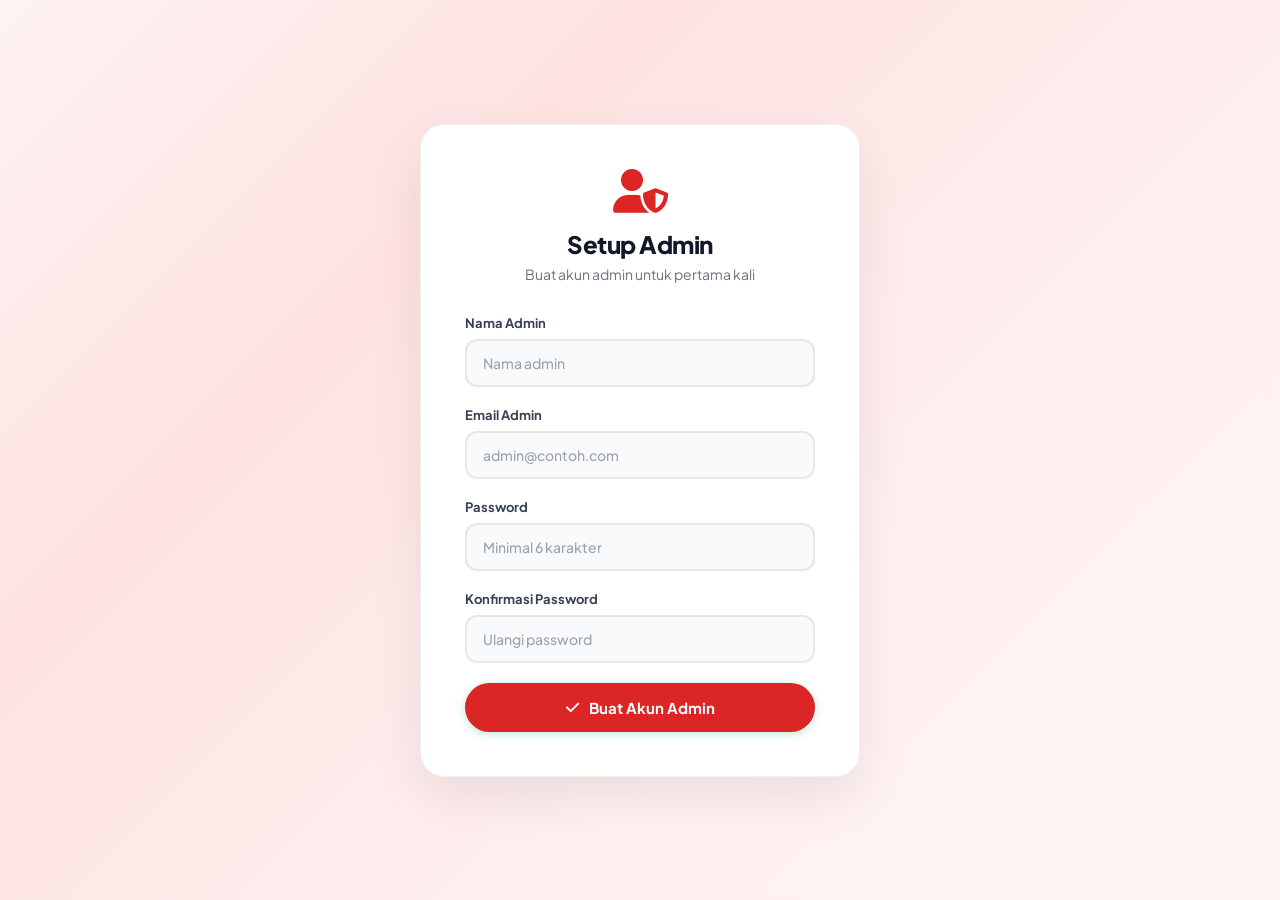
==== index.html @ f88ef130 "ganti logo dan tema warna merah" ====
<!DOCTYPE html>
<html lang="id">
<head>
    <meta charset="UTF-8">
    <meta name="viewport" content="width=device-width, initial-scale=1.0">
    <title>Kas Mumi Al-Badar - Kelola Uang Kas</title>
    <link rel="stylesheet" href="style.css?v=2">
    <link rel="stylesheet" href="https://cdnjs.cloudflare.com/ajax/libs/font-awesome/6.5.0/css/all.min.css">
</head>
<body>

<!-- ==================== LANDING PAGE ==================== -->
<div id="page-landing" class="page active">
    <nav class="landing-nav">
        <div class="logo"><img src="logo.jpeg" alt="Logo" class="logo-img"> Kas Mumi Al-Badar</div>
        <div class="nav-links">
            <a href="#" onclick="showPage('page-login')">Masuk</a>
        </div>
    </nav>

    <section class="hero">
        <div class="hero-text">
            <h1>Kelola Uang Kas<br><span>Mudah & Cepat</span></h1>
            <p>Catat pemasukan dan pengeluaran kas harianmu dalam satu tempat. Pantau keuanganmu kapan saja, di mana saja.</p>
            <button class="btn-primary" onclick="showPage('page-login')">Masuk Sebagai Admin <i class="fas fa-arrow-right"></i></button>
        </div>
        <div class="hero-image">
            <div class="card-float c1"><i class="fas fa-arrow-down"></i> Pemasukan</div>
            <div class="card-float c2"><i class="fas fa-arrow-up"></i> Pengeluaran</div>
            <div class="card-float c3"><i class="fas fa-chart-line"></i> Laporan</div>
            <div class="hero-circle"></div>
        </div>
    </section>

    <section class="features">
        <h2>Kenapa Pakai Kas Mumi Al-Badar?</h2>
        <div class="feature-grid">
            <div class="feature-card">
                <i class="fas fa-plus-circle"></i>
                <h3>Catat Transaksi</h3>
                <p>Tambah pemasukan dan pengeluaran hanya dalam hitungan detik.</p>
            </div>
            <div class="feature-card">
                <i class="fas fa-chart-pie"></i>
                <h3>Laporan Realtime</h3>
                <p>Lihat ringkasan keuangan langsung secara otomatis.</p>
            </div>
            <div class="feature-card">
                <i class="fas fa-shield-alt"></i>
                <h3>Aman & Privat</h3>
                <p>Data tersimpan di browser kamu, tidak ada yang bisa mengakses.</p>
            </div>
        </div>
    </section>

    <footer class="landing-footer">
        <p>&copy; 2026 Kas Mumi Al-Badar. Dibuat dengan <i class="fas fa-heart" style="color:#e74c3c"></i></p>
    </footer>
</div>

<!-- ==================== LOGIN ==================== -->
<div id="page-login" class="page">
    <div class="auth-container">
        <div class="auth-card">
            <div class="auth-header">
                <i class="fas fa-shield-alt auth-icon"></i>
                <h2>Masuk Admin</h2>
                <p>Hanya admin yang dapat mengakses sistem ini</p>
            </div>
            <form id="form-login" onsubmit="handleLogin(event)">
                <div class="input-group">
                    <label>Email</label>
                    <input type="email" id="login-email" placeholder="email@contoh.com" required>
                </div>
                <div class="input-group">
                    <label>Password</label>
                    <input type="password" id="login-password" placeholder="Masukkan password" required>
                </div>
                <button type="submit" class="btn-primary btn-full"><i class="fas fa-sign-in-alt"></i> Masuk</button>
            </form>
            <p class="auth-switch" id="login-setup-link" style="display:none">Belum punya akun admin? <a href="#" onclick="showPage('page-setup')">Buat Akun Admin</a></p>
            <button class="btn-back" onclick="showPage('page-landing')"><i class="fas fa-arrow-left"></i> Kembali</button>
        </div>
    </div>
</div>

<!-- ==================== ADMIN SETUP ==================== -->
<div id="page-setup" class="page">
    <div class="auth-container">
        <div class="auth-card">
            <div class="auth-header">
                <i class="fas fa-user-shield auth-icon"></i>
                <h2>Setup Admin</h2>
                <p>Buat akun admin untuk pertama kali</p>
            </div>
            <form id="form-setup" onsubmit="handleSetup(event)">
                <div class="input-group">
                    <label>Nama Admin</label>
                    <input type="text" id="setup-name" placeholder="Nama admin" required>
                </div>
                <div class="input-group">
                    <label>Email Admin</label>
                    <input type="email" id="setup-email" placeholder="admin@contoh.com" required>
                </div>
                <div class="input-group">
                    <label>Password</label>
                    <input type="password" id="setup-password" placeholder="Minimal 6 karakter" minlength="6" required>
                </div>
                <div class="input-group">
                    <label>Konfirmasi Password</label>
                    <input type="password" id="setup-confirm" placeholder="Ulangi password" minlength="6" required>
                </div>
                <button type="submit" class="btn-primary btn-full"><i class="fas fa-check"></i> Buat Akun Admin</button>
            </form>
        </div>
    </div>
</div>

<!-- ==================== DASHBOARD ==================== -->
<div id="page-dashboard" class="page">
    <aside class="sidebar">
        <div class="sidebar-header">
            <img src="logo.jpeg" alt="Logo" class="logo-img">
            <span>Kas Mumi Al-Badar</span>
        </div>
        <nav class="sidebar-nav">
            <a href="#" class="nav-item active" onclick="switchTab('tab-dashboard', this)"><i class="fas fa-home"></i> Dashboard</a>
            <a href="#" class="nav-item" onclick="switchTab('tab-add', this)"><i class="fas fa-plus-circle"></i> Tambah Transaksi</a>
            <a href="#" class="nav-item" onclick="switchTab('tab-history', this)"><i class="fas fa-history"></i> Riwayat</a>
            <a href="#" class="nav-item" onclick="switchTab('tab-report', this)"><i class="fas fa-chart-bar"></i> Laporan</a>
            <div class="sidebar-divider"></div>
            <a href="#" class="nav-item" onclick="switchTab('tab-members', this)"><i class="fas fa-users"></i> Anggota</a>
            <a href="#" class="nav-item" onclick="switchTab('tab-recap', this)"><i class="fas fa-clipboard-check"></i> Rekap</a>
            <a href="#" class="nav-item" onclick="switchTab('tab-admin', this)"><i class="fas fa-user-shield"></i> Panel Admin</a>
        </nav>
        <div class="sidebar-footer">
            <div class="user-info">
                <i class="fas fa-user-circle"></i>
                <span id="user-name-display">Admin</span>
                <span class="admin-badge">Admin</span>
            </div>
            <a href="#" class="nav-item logout" onclick="handleLogout()"><i class="fas fa-sign-out-alt"></i> Keluar</a>
        </div>
    </aside>

    <main class="main-content">
        <button class="mobile-menu" onclick="toggleSidebar()"><i class="fas fa-bars"></i></button>

        <!-- TAB: Dashboard -->
        <div id="tab-dashboard" class="tab active">
            <h2>Selamat Datang, <span id="welcome-name">Admin</span>!</h2>
            <div class="summary-cards">
                <div class="summary-card income">
                    <div class="summary-icon"><i class="fas fa-arrow-down"></i></div>
                    <div>
                        <p>Pemasukan</p>
                        <h3 id="total-income">Rp 0</h3>
                    </div>
                </div>
                <div class="summary-card expense">
                    <div class="summary-icon"><i class="fas fa-arrow-up"></i></div>
                    <div>
                        <p>Pengeluaran</p>
                        <h3 id="total-expense">Rp 0</h3>
                    </div>
                </div>
                <div class="summary-card balance">
                    <div class="summary-icon"><i class="fas fa-wallet"></i></div>
                    <div>
                        <p>Saldo</p>
                        <h3 id="total-balance">Rp 0</h3>
                    </div>
                </div>
            </div>

            <div class="recent-section">
                <h3>Transaksi Terakhir</h3>
                <div id="recent-transactions" class="transaction-list"></div>
            </div>
        </div>

        <!-- TAB: Tambah Transaksi -->
        <div id="tab-add" class="tab">
            <h2>Tambah Transaksi</h2>
            <form id="form-transaction" onsubmit="addTransaction(event)">
                <div class="form-row">
                    <div class="input-group">
                        <label>Jenis</label>
                        <select id="tx-type" required>
                            <option value="expense">Pengeluaran</option>
                        </select>
                    </div>
                    <div class="input-group">
                        <label>Jumlah (Rp)</label>
                        <input type="number" id="tx-amount" placeholder="0" min="1" required>
                    </div>
                </div>
                <div class="input-group">
                    <label>Keterangan</label>
                    <input type="text" id="tx-desc" placeholder="Contoh: Uang jajan, Gaji bulanan" required>
                </div>
                <div class="input-group">
                    <label>Kategori</label>
                    <select id="tx-category" required>
                        <option value="umum">Umum</option>
                        <option value="makanan">Makanan & Minuman</option>
                        <option value="transportasi">Transportasi</option>
                        <option value="belanja">Belanja</option>
                        <option value="tagihan">Tagihan</option>
                        <option value="hiburan">Hiburan</option>
                        <option value="gaji">Gaji / Penghasilan</option>
                        <option value="lainnya">Lainnya</option>
                    </select>
                </div>
                <div class="input-group">
                    <label>Tanggal</label>
                    <input type="date" id="tx-date" required>
                </div>
                <button type="submit" class="btn-primary"><i class="fas fa-save"></i> Simpan Transaksi</button>
            </form>
        </div>

        <!-- TAB: Riwayat -->
        <div id="tab-history" class="tab">
            <h2>Riwayat Transaksi</h2>
            <div class="filter-bar">
                <input type="text" id="search-input" placeholder="Cari transaksi..." oninput="renderHistory()">
                <select id="filter-type" onchange="renderHistory()">
                    <option value="all">Semua</option>
                    <option value="income">Pemasukan</option>
                    <option value="expense">Pengeluaran</option>
                </select>
            </div>
            <div id="history-list" class="transaction-list"></div>
        </div>

        <!-- TAB: Laporan -->
        <div id="tab-report" class="tab">
            <h2>Laporan Keuangan</h2>
            <div class="report-period">
                <label>Dari:</label>
                <input type="date" id="report-start" onchange="renderReport()">
                <label>Sampai:</label>
                <input type="date" id="report-end" onchange="renderReport()">
            </div>
            <div class="report-summary">
                <div class="report-card income">
                    <h4>Total Pemasukan</h4>
                    <h2 id="report-income">Rp 0</h2>
                </div>
                <div class="report-card expense">
                    <h4>Total Pengeluaran</h4>
                    <h2 id="report-expense">Rp 0</h2>
                </div>
                <div class="report-card balance">
                    <h4>Selisih</h4>
                    <h2 id="report-balance">Rp 0</h2>
                </div>
            </div>

            <div class="chart-section">
                <h3>Grafik Pemasukan vs Pengeluaran</h3>
                <div id="bar-chart" class="bar-chart"></div>
            </div>

            <div class="category-breakdown">
                <h3>Breakdown per Kategori</h3>
                <div id="category-list" class="category-list"></div>
            </div>

            <button class="btn-primary" onclick="exportCSV()"><i class="fas fa-download"></i> Export CSV</button>
        </div>

        <!-- TAB: Anggota & Kas Bulanan -->
        <div id="tab-members" class="tab">
            <h2><i class="fas fa-users"></i> Daftar Anggota & Kas Bulanan</h2>

            <!-- Form Tambah Anggota -->
            <div class="member-form-section">
                <h3><i class="fas fa-user-plus"></i> Tambah Anggota</h3>
                <div class="admin-card">
                    <form id="form-member" onsubmit="addMember(event)">
                        <div class="form-row">
                            <div class="input-group">
                                <label>Nama Anggota</label>
                                <input type="text" id="member-name" placeholder="Nama lengkap" required>
                            </div>
                            <div class="input-group">
                                <label>No. Telepon</label>
                                <input type="text" id="member-phone" placeholder="08xxxxxxxxxx">
                            </div>
                        </div>
                        <div class="form-row">
                            <div class="input-group">
                                <label>Kategori</label>
                                <select id="member-category" required>
                                    <option value="pelajar">Pelajar</option>
                                    <option value="kerja">Kerja</option>
                                </select>
                            </div>
                            <div class="input-group">
                                <label>Iuran Kas per Bulan (Rp)</label>
                                <input type="number" id="member-amount" placeholder="10000" min="0" value="10000" required>
                            </div>
                        </div>
                        <button type="submit" class="btn-primary"><i class="fas fa-plus"></i> Tambah Anggota</button>
                    </form>
                </div>
            </div>

            <!-- Filter Bulan -->
            <div class="member-filter">
                <div class="admin-card">
                    <div class="filter-row">
                        <div class="input-group">
                            <label>Filter Bulan</label>
                            <input type="month" id="kas-month" onchange="document.getElementById('recap-month').value=this.value;renderMembers()">
                        </div>
                        <div class="input-group">
                            <label>Filter Kategori</label>
                            <select id="filter-member-category" onchange="renderMembers()">
                                <option value="all">Semua</option>
                                <option value="pelajar">Pelajar</option>
                                <option value="kerja">Kerja</option>
                            </select>
                        </div>
                        <div class="kas-summary" id="kas-summary"></div>
                        <div style="margin-top:12px">
                            <button type="button" class="btn-wa" onclick="sendWAReminder()"><i class="fab fa-whatsapp"></i> Kirim Reminder WA</button>
                        </div>
                    </div>
                </div>
            </div>

            <!-- Tabel Anggota -->
            <div class="member-table-section">
                <div class="admin-card">
                    <div id="members-list" class="members-list"></div>
                </div>
            </div>
        </div>

        <!-- TAB: Rekap Bulanan -->
        <div id="tab-recap" class="tab">
            <h2><i class="fas fa-clipboard-check"></i> Rekap Bulanan</h2>

            <!-- Filter Bulan Rekap -->
            <div class="member-filter">
                <div class="admin-card">
                    <div class="filter-row">
                        <div class="input-group">
                            <label>Pilih Bulan</label>
                            <input type="month" id="recap-month" onchange="renderRecapTab()">
                        </div>
                        <div style="display:flex;gap:6px;align-items:flex-end">
                            <button class="btn-admin" onclick="exportRecapPDF()" style="font-size:0.8rem;padding:8px 14px"><i class="fas fa-file-pdf"></i> PDF</button>
                            <button class="btn-admin" onclick="exportRecapExcel()" style="font-size:0.8rem;padding:8px 14px"><i class="fas fa-file-excel"></i> Excel</button>
                        </div>
                    </div>
                </div>
            </div>

            <!-- Rekap Summary -->
            <div class="kas-history-section">
                <div class="admin-card">
                    <div id="recap-summary"></div>
                    <div id="recap-progress" style="margin-top:12px"></div>
                    <div id="recap-paid" style="margin-top:12px"></div>
                    <div id="recap-unpaid" style="margin-top:12px"></div>
                </div>
            </div>

            <!-- Matrix Pembayaran Per Bulan -->
            <div class="kas-history-section">
                <h3><i class="fas fa-table"></i> Status Bayar Per Bulan</h3>
                <div class="admin-card">
                    <div id="monthly-matrix" class="monthly-matrix"></div>
                </div>
            </div>

            <!-- Riwayat Pembayaran -->
            <div class="kas-history-section">
                <h3><i class="fas fa-history"></i> Riwayat Pembayaran Kas</h3>
                <div class="admin-card">
                    <div id="kas-history-list" class="kas-history-list"></div>
                </div>
            </div>
        </div>

        <!-- TAB: Admin Panel -->
        <div id="tab-admin" class="tab">
            <h2><i class="fas fa-user-shield"></i> Panel Admin</h2>

            <div class="admin-section">
                <h3><i class="fas fa-user-cog"></i> Profil Admin</h3>
                <div class="admin-card">
                    <form id="form-admin-profile" onsubmit="updateAdminProfile(event)">
                        <div class="form-row">
                            <div class="input-group">
                                <label>Nama</label>
                                <input type="text" id="admin-name" placeholder="Nama admin" required>
                            </div>
                            <div class="input-group">
                                <label>Email</label>
                                <input type="email" id="admin-email" placeholder="Email admin" required>
                            </div>
                        </div>
                        <div class="input-group">
                            <label>Password Baru (kosongkan jika tidak diubah)</label>
                            <input type="password" id="admin-password" placeholder="Masukkan password baru" minlength="6">
                        </div>
                        <button type="submit" class="btn-primary"><i class="fas fa-save"></i> Simpan Profil</button>
                    </form>
                </div>
            </div>

            <div class="admin-section">
                <h3><i class="fas fa-gavel"></i> Pengaturan Denda Keterlambatan</h3>
                <div class="admin-card">
                    <p style="font-size:0.85rem;color:var(--gray-500);margin-bottom:12px">
                        Atur denda otomatis untuk anggota yang terlambat membayar kas.
                    </p>
                    <form id="form-penalty" onsubmit="savePenaltySettings(event)">
                        <div class="form-row">
                            <div class="input-group" style="flex:0 0 auto;display:flex;align-items:flex-end">
                                <label style="display:flex;align-items:center;gap:8px;cursor:pointer;white-space:nowrap">
                                    <input type="checkbox" id="penalty-enabled" style="width:18px;height:18px"> Aktifkan Denda
                                </label>
                            </div>
                        </div>
                        <div class="form-row">
                            <div class="input-group">
                                <label>Batas Waktu Bayar (Tanggal per Bulan)</label>
                                <input type="number" id="penalty-deadline" min="1" max="28" placeholder="10">
                            </div>
                            <div class="input-group">
                                <label>Denda per Hari Terlambat (Rp)</label>
                                <input type="number" id="penalty-amount" min="0" placeholder="5000">
                            </div>
                        </div>
                        <div id="penalty-status" style="margin-bottom:8px;font-size:0.85rem"></div>
                        <button type="submit" class="btn-primary"><i class="fas fa-save"></i> Simpan Pengaturan Denda</button>
                    </form>
                </div>
            </div>

            <div class="admin-section">
                <h3><i class="fab fa-whatsapp"></i> Pengaturan WhatsApp (Fonnte)</h3>
                <div class="admin-card">
                    <p style="font-size:0.85rem;color:var(--gray-500);margin-bottom:12px">
                        Masukkan API Key dari <a href="https://fonnte.com" target="_blank" style="color:var(--primary)">fonnte.com</a> untuk mengirim pesan otomatis.
                    </p>
                    <div class="form-row">
                        <div class="input-group" style="flex:1">
                            <label>API Key Fonnte</label>
                            <input type="text" id="fonnte-api-key" placeholder="Masukkan API Key Fonnte">
                        </div>
                        <div class="input-group" style="flex:0 0 auto;display:flex;align-items:flex-end">
                            <button type="button" class="btn-primary" onclick="saveFonnteKey()" style="margin-bottom:0"><i class="fas fa-save"></i> Simpan</button>
                        </div>
                    </div>
                    <div id="fonnte-status" style="margin-top:8px;font-size:0.85rem"></div>
                </div>
            </div>

            <div class="admin-section">
                <h3><i class="fas fa-database"></i> Manajemen Data</h3>
                <div class="admin-card">
                    <div class="admin-actions">
                        <button class="btn-admin" onclick="exportAllData()"><i class="fas fa-download"></i> Backup Semua Data</button>
                        <button class="btn-admin btn-admin-danger" onclick="document.getElementById('import-file').click()"><i class="fas fa-upload"></i> Restore Data</button>
                        <input type="file" id="import-file" accept=".json" style="display:none" onchange="importData(event)">
                        <button class="btn-admin btn-admin-danger" onclick="confirmClearAllData()"><i class="fas fa-trash-alt"></i> Hapus Semua Data</button>
                    </div>
                </div>
            </div>

            <div class="admin-section">
                <h3><i class="fas fa-info-circle"></i> Informasi Sistem</h3>
                <div class="admin-card">
                    <div class="admin-info">
                        <div class="info-row">
                            <span>Versi Aplikasi</span>
                            <strong>1.0.0</strong>
                        </div>
                        <div class="info-row">
                            <span>Total Transaksi</span>
                            <strong id="admin-total-tx">0</strong>
                        </div>
                        <div class="info-row">
                            <span>Ukuran Data</span>
                            <strong id="admin-data-size">0 KB</strong>
                        </div>
                        <div class="info-row">
                            <span>Terakhir Aktif</span>
                            <strong id="admin-last-active">-</strong>
                        </div>
                    </div>
                </div>
            </div>
        </div>
    </main>
</div>

<!-- ==================== TOAST ==================== -->
<div id="toast" class="toast"></div>

<!-- ==================== MODAL EDIT ANGGOTA ==================== -->
<div id="edit-member-modal" class="modal-overlay" onclick="if(event.target===this)closeEditMember()">
    <div class="modal-content">
        <div class="modal-header">
            <h3><i class="fas fa-user-edit"></i> Edit Anggota</h3>
            <button class="modal-close" onclick="closeEditMember()"><i class="fas fa-times"></i></button>
        </div>
        <div class="modal-body">
            <form id="form-edit-member" onsubmit="saveEditMember(event)">
                <input type="hidden" id="edit-member-id">
                <div class="input-group">
                    <label>Nama Anggota</label>
                    <input type="text" id="edit-member-name" required>
                </div>
                <div class="input-group">
                    <label>No. Telepon</label>
                    <input type="text" id="edit-member-phone" placeholder="08xxxxxxxxxx">
                </div>
                <div class="input-group">
                    <label>Kategori</label>
                    <select id="edit-member-category" required>
                        <option value="pelajar">Pelajar</option>
                        <option value="kerja">Kerja</option>
                    </select>
                </div>
                <div class="input-group">
                    <label>Iuran Kas per Bulan (Rp)</label>
                    <input type="number" id="edit-member-amount" min="0" required>
                </div>
                <button type="submit" class="btn-primary" style="width:100%;justify-content:center;margin-top:8px"><i class="fas fa-save"></i> Simpan Perubahan</button>
            </form>
        </div>
    </div>
</div>

<!-- ==================== MODAL KIRIM WA PER ANGGOTA ==================== -->
<div id="send-wa-member-modal" class="modal-overlay" onclick="if(event.target===this)closeSendWAMember()">
    <div class="modal-content">
        <div class="modal-header">
            <h3><i class="fab fa-whatsapp"></i> Kirim Pesan WA</h3>
            <button class="modal-close" onclick="closeSendWAMember()"><i class="fas fa-times"></i></button>
        </div>
        <div class="modal-body">
            <div id="send-wa-member-info" style="margin-bottom:12px"></div>
            <div class="input-group">
                <label>Pesan</label>
                <textarea id="send-wa-member-msg" rows="6" style="width:100%;padding:10px;border:1px solid var(--gray-300);border-radius:8px;font-family:inherit;resize:vertical" placeholder="Tulis pesan..."></textarea>
            </div>
            <div style="display:flex;gap:8px;margin-top:12px">
                <button class="btn-wa" onclick="sendWAMemberNow()" style="flex:1;justify-content:center"><i class="fab fa-whatsapp"></i> Kirim Sekarang</button>
                <button class="btn-back" onclick="closeSendWAMember()" style="flex:0 0 auto">Batal</button>
            </div>
        </div>
    </div>
</div>

<!-- ==================== MODAL RIWAYAT ANGGOTA ==================== -->
<div id="member-detail-modal" class="modal-overlay" onclick="if(event.target===this)closeMemberDetail()">
    <div class="modal-content">
        <div class="modal-header">
            <h3><i class="fas fa-user"></i> Riwayat Pembayaran</h3>
            <button class="modal-close" onclick="closeMemberDetail()"><i class="fas fa-times"></i></button>
        </div>
        <div id="member-detail-body" class="modal-body"></div>
    </div>
</div>

<!-- ==================== MODAL WA REMINDER ==================== -->
<div id="wa-reminder-modal" class="modal-overlay" onclick="if(event.target===this)closeWAReminder()">
    <div class="modal-content">
        <div class="modal-header">
            <h3><i class="fab fa-whatsapp"></i> Kirim Reminder ke Anggota</h3>
            <button class="modal-close" onclick="closeWAReminder()"><i class="fas fa-times"></i></button>
        </div>
        <div id="wa-reminder-body" class="modal-body"></div>
    </div>
</div>

<script src="https://cdn.sheetjs.com/xlsx-0.20.3/package/dist/xlsx.full.min.js"></script>
<script src="script.js"></script>
</body>
</html>
---- style.css ----
@import url('https://fonts.googleapis.com/css2?family=Plus+Jakarta+Sans:wght@300;400;500;600;700;800&display=swap');

* {
    margin: 0;
    padding: 0;
    box-sizing: border-box;
    font-family: 'Plus Jakarta Sans', -apple-system, BlinkMacSystemFont, sans-serif;
}

:root {
    --primary: #dc2626;
    --primary-dark: #b91c1c;
    --primary-light: #fee2e2;
    --primary-50: #fef2f2;
    --danger: #ef4444;
    --danger-light: #fee2e2;
    --warning: #f59e0b;
    --warning-light: #fef3c7;
    --info: #3b82f6;
    --info-light: #dbeafe;
    --purple: #8b5cf6;
    --purple-light: #ede9fe;
    --cyan: #06b6d4;
    --bg: #f5f7fa;
    --white: #ffffff;
    --gray-50: #f9fafb;
    --gray-100: #f3f4f6;
    --gray-200: #e5e7eb;
    --gray-300: #d1d5db;
    --gray-400: #9ca3af;
    --gray-500: #6b7280;
    --gray-600: #4b5563;
    --gray-700: #374151;
    --gray-800: #1f2937;
    --gray-900: #111827;
    --glass-bg: rgba(255, 255, 255, 0.85);
    --glass-border: rgba(0, 0, 0, 0.06);
    --glass-shadow: 0 1px 3px rgba(0,0,0,0.04), 0 4px 16px rgba(0,0,0,0.04);
    --glass-blur: blur(20px);
    --shadow-sm: 0 1px 2px rgba(0,0,0,0.04);
    --shadow: 0 1px 3px rgba(0,0,0,0.06), 0 4px 12px rgba(0,0,0,0.04);
    --shadow-md: 0 4px 6px rgba(0,0,0,0.04), 0 10px 24px rgba(0,0,0,0.06);
    --shadow-lg: 0 10px 25px rgba(0,0,0,0.05), 0 20px 48px rgba(0,0,0,0.06);
    --shadow-xl: 0 20px 40px rgba(0,0,0,0.08), 0 25px 60px rgba(0,0,0,0.06);
    --radius: 18px;
    --radius-sm: 12px;
    --radius-xs: 8px;
    --transition: all 0.3s cubic-bezier(0.4, 0, 0.2, 1);
}

body {
    background: var(--bg);
    background-image: 
        radial-gradient(ellipse at 20% 50%, rgba(16, 185, 129, 0.04) 0%, transparent 50%),
        radial-gradient(ellipse at 80% 20%, rgba(6, 182, 212, 0.03) 0%, transparent 50%);
    color: var(--gray-800);
    min-height: 100vh;
    -webkit-font-smoothing: antialiased;
}

.page { display: none; }
.page.active { display: block; }

/* ==================== LANDING ==================== */
.landing-nav {
    display: flex;
    justify-content: space-between;
    align-items: center;
    padding: 16px 6%;
    background: rgba(255,255,255,0.85);
    backdrop-filter: var(--glass-blur);
    -webkit-backdrop-filter: var(--glass-blur);
    border-bottom: 1px solid var(--glass-border);
    position: sticky;
    top: 0;
    z-index: 100;
}

.logo {
    font-size: 20px;
    font-weight: 800;
    color: var(--primary);
    letter-spacing: -0.5px;
}

.logo-img {
    height: 36px;
    width: 36px;
    object-fit: contain;
    border-radius: 8px;
    vertical-align: middle;
}

.logo-img {
    height: 36px;
    width: 36px;
    object-fit: contain;
    border-radius: 8px;
    vertical-align: middle;
}

.nav-links a {
    text-decoration: none;
    color: var(--gray-500);
    margin-left: 24px;
    font-weight: 600;
    font-size: 14px;
    transition: var(--transition);
    padding: 8px 4px;
}

.nav-links a:hover { color: var(--primary); }

.hero {
    display: flex;
    align-items: center;
    justify-content: space-between;
    padding: 80px 6% 100px;
    min-height: 88vh;
    flex-wrap: wrap;
    gap: 60px;
    position: relative;
}

.hero-text {
    max-width: 540px;
    position: relative;
    z-index: 1;
}

.hero-text h1 {
    font-size: 52px;
    line-height: 1.1;
    margin-bottom: 22px;
    font-weight: 800;
    letter-spacing: -2px;
    color: var(--gray-900);
}

.hero-text h1 span {
    color: var(--primary);
}

.hero-text p {
    font-size: 17px;
    color: var(--gray-500);
    margin-bottom: 36px;
    line-height: 1.8;
    font-weight: 400;
}

.btn-primary {
    background: var(--primary);
    color: white;
    border: none;
    padding: 15px 36px;
    border-radius: 50px;
    font-size: 15px;
    font-weight: 700;
    cursor: pointer;
    transition: var(--transition);
    display: inline-flex;
    align-items: center;
    gap: 10px;
    box-shadow: 0 2px 8px rgba(16,185,129,0.3);
}

.btn-primary:hover {
    transform: translateY(-2px);
    box-shadow: 0 6px 20px rgba(16,185,129,0.4);
    background: var(--primary-dark);
}

.btn-full { width: 100%; justify-content: center; }

.hero-image {
    position: relative;
    width: 400px;
    height: 400px;
}

.hero-circle {
    width: 320px;
    height: 320px;
    background: linear-gradient(135deg, #fee2e2 0%, #fecaca 50%, #fca5a5 100%);
    border-radius: 50%;
    position: absolute;
    top: 50%;
    left: 50%;
    transform: translate(-50%, -50%);
    animation: pulse 5s ease-in-out infinite;
    opacity: 0.7;
}

@keyframes pulse {
    0%, 100% { transform: translate(-50%, -50%) scale(1); }
    50% { transform: translate(-50%, -50%) scale(1.04); }
}

.card-float {
    position: absolute;
    background: var(--white);
    padding: 14px 20px;
    border-radius: 14px;
    box-shadow: var(--shadow-lg);
    font-weight: 700;
    font-size: 13px;
    display: flex;
    align-items: center;
    gap: 10px;
    animation: float 5s ease-in-out infinite;
    z-index: 2;
    border: 1px solid var(--glass-border);
}

.c1 { top: 20px; left: 0; color: var(--primary); animation-delay: 0s; }
.c2 { bottom: 30px; right: 0; color: var(--danger); animation-delay: 1.5s; }
.c3 { top: 50%; left: -30px; transform: translateY(-50%); color: var(--purple); animation-delay: 3s; }

@keyframes float {
    0%, 100% { transform: translateY(0); }
    50% { transform: translateY(-10px); }
}

.features {
    padding: 100px 6%;
    text-align: center;
}

.features h2 {
    font-size: 34px;
    margin-bottom: 14px;
    color: var(--gray-900);
    font-weight: 800;
    letter-spacing: -0.5px;
}

.features > p {
    color: var(--gray-500);
    font-size: 16px;
    margin-bottom: 50px;
}

.feature-grid {
    display: grid;
    grid-template-columns: repeat(auto-fit, minmax(280px, 1fr));
    gap: 24px;
    max-width: 1050px;
    margin: 0 auto;
}

.feature-card {
    background: var(--white);
    padding: 40px 30px;
    border-radius: 20px;
    box-shadow: var(--shadow);
    transition: var(--transition);
    border: 1px solid var(--glass-border);
}

.feature-card:hover {
    transform: translateY(-6px);
    box-shadow: var(--shadow-lg);
}

.feature-card i {
    font-size: 36px;
    margin-bottom: 18px;
    color: var(--primary);
}

.feature-card h3 {
    font-size: 18px;
    margin-bottom: 10px;
    color: var(--gray-800);
    font-weight: 700;
}

.feature-card p {
    color: var(--gray-500);
    line-height: 1.7;
    font-size: 14px;
}

.landing-footer {
    text-align: center;
    padding: 28px;
    color: var(--gray-400);
    font-size: 13px;
    border-top: 1px solid var(--glass-border);
}

/* ==================== AUTH ==================== */
.auth-container {
    min-height: 100vh;
    display: flex;
    justify-content: center;
    align-items: center;
    padding: 20px;
    background: linear-gradient(135deg, #fef2f2 0%, #fee2e2 30%, #fff1f2 70%, #fef2f2 100%);
}

.auth-card {
    background: var(--white);
    padding: 44px;
    border-radius: 24px;
    width: 100%;
    max-width: 440px;
    box-shadow: 0 20px 50px rgba(0,0,0,0.08);
    border: 1px solid var(--glass-border);
}

.auth-header {
    text-align: center;
    margin-bottom: 32px;
}

.auth-icon {
    font-size: 44px;
    margin-bottom: 16px;
    color: var(--primary);
}

.auth-header h2 {
    font-size: 24px;
    margin-bottom: 6px;
    color: var(--gray-900);
    font-weight: 800;
    letter-spacing: -0.5px;
}

.auth-header p {
    color: var(--gray-500);
    font-size: 14px;
}

.input-group {
    margin-bottom: 20px;
}

.input-group label {
    display: block;
    font-size: 13px;
    font-weight: 700;
    color: var(--gray-700);
    margin-bottom: 8px;
}

.input-group input,
.input-group select,
.input-group textarea {
    width: 100%;
    padding: 13px 16px;
    border: 2px solid var(--gray-200);
    border-radius: var(--radius-sm);
    font-size: 14px;
    font-weight: 500;
    transition: var(--transition);
    background: var(--gray-50);
    color: var(--gray-800);
    font-family: inherit;
}

.input-group input:focus,
.input-group select:focus,
.input-group textarea:focus {
    outline: none;
    border-color: var(--primary);
    background: var(--white);
    box-shadow: 0 0 0 4px rgba(16,185,129,0.1);
}

.input-group input::placeholder,
.input-group textarea::placeholder {
    color: var(--gray-400);
}

.auth-switch {
    text-align: center;
    margin-top: 20px;
    color: var(--gray-500);
    font-size: 14px;
}

.auth-switch a {
    color: var(--primary);
    text-decoration: none;
    font-weight: 700;
}

.btn-back {
    display: block;
    margin: 16px auto 0;
    background: none;
    border: none;
    color: var(--gray-400);
    cursor: pointer;
    font-size: 13px;
    font-weight: 600;
    transition: var(--transition);
    font-family: inherit;
}

.btn-back:hover { color: var(--primary); }

/* ==================== DASHBOARD LAYOUT ==================== */
#page-dashboard { display: none; }
#page-dashboard.active { display: flex; }

.sidebar {
    width: 260px;
    min-height: 100vh;
    background: var(--white);
    border-right: 1px solid var(--gray-200);
    display: flex;
    flex-direction: column;
    position: fixed;
    left: 0;
    top: 0;
    z-index: 50;
}

.sidebar-header {
    padding: 22px 24px;
    font-size: 18px;
    font-weight: 800;
    color: var(--primary);
    border-bottom: 1px solid var(--gray-100);
    display: flex;
    align-items: center;
    gap: 10px;
}

.sidebar-header i,
.sidebar-header .logo-img {
    font-size: 20px;
    width: 28px;
    height: 28px;
}

.sidebar-nav {
    flex: 1;
    padding: 16px 12px;
}

.nav-item {
    display: flex;
    align-items: center;
    gap: 12px;
    padding: 11px 16px;
    text-decoration: none;
    color: var(--gray-600);
    border-radius: var(--radius-sm);
    font-weight: 600;
    transition: var(--transition);
    margin-bottom: 2px;
    font-size: 14px;
}

.nav-item i {
    width: 18px;
    text-align: center;
    font-size: 15px;
}

.nav-item:hover {
    background: var(--gray-50);
    color: var(--primary);
}

.nav-item.active {
    background: var(--primary);
    color: white;
    box-shadow: 0 2px 8px rgba(16,185,129,0.3);
}

.sidebar-footer {
    padding: 16px 12px;
    border-top: 1px solid var(--gray-100);
}

.user-info {
    display: flex;
    align-items: center;
    gap: 10px;
    padding: 10px 16px;
    margin-bottom: 4px;
    font-weight: 700;
    font-size: 13px;
    color: var(--gray-700);
}

.user-info i {
    font-size: 28px;
    color: var(--primary);
}

.logout {
    color: var(--danger) !important;
    font-size: 13px !important;
}

.logout:hover {
    background: var(--danger-light) !important;
    color: var(--danger) !important;
}

.admin-badge {
    background: var(--primary);
    color: white;
    font-size: 9px;
    font-weight: 700;
    padding: 3px 8px;
    border-radius: 20px;
    text-transform: uppercase;
    letter-spacing: 0.8px;
}

.sidebar-divider {
    height: 1px;
    background: var(--gray-100);
    margin: 10px 16px;
}

/* ==================== MAIN CONTENT ==================== */
.main-content {
    flex: 1;
    margin-left: 260px;
    padding: 32px;
    min-height: 100vh;
    background: var(--bg);
}

.mobile-menu {
    display: none;
    background: var(--white);
    border: 1px solid var(--gray-200);
    font-size: 20px;
    padding: 10px 14px;
    border-radius: var(--radius-sm);
    box-shadow: var(--shadow-sm);
    cursor: pointer;
    margin-bottom: 20px;
    color: var(--gray-700);
}

.tab { display: none; }
.tab.active { display: block; animation: fadeIn 0.3s ease; }

@keyframes fadeIn {
    from { opacity: 0; transform: translateY(6px); }
    to { opacity: 1; transform: translateY(0); }
}

.tab h2 {
    font-size: 24px;
    margin-bottom: 28px;
    color: var(--gray-900);
    font-weight: 800;
}

/* ==================== SUMMARY CARDS ==================== */
.summary-cards {
    display: grid;
    grid-template-columns: repeat(auto-fit, minmax(220px, 1fr));
    gap: 16px;
    margin-bottom: 28px;
}

.summary-card {
    background: var(--white);
    padding: 22px 24px;
    border-radius: var(--radius);
    box-shadow: var(--shadow-sm);
    display: flex;
    align-items: center;
    gap: 16px;
    border: 1px solid var(--gray-100);
    transition: var(--transition);
    position: relative;
    overflow: hidden;
}

.summary-card::after {
    content: '';
    position: absolute;
    top: 0;
    left: 0;
    width: 4px;
    height: 100%;
}

.summary-card.income::after { background: var(--primary); }
.summary-card.expense::after { background: var(--danger); }
.summary-card.balance::after { background: var(--purple); }

.summary-card:hover {
    transform: translateY(-2px);
    box-shadow: var(--shadow-md);
}

.summary-icon {
    width: 48px;
    height: 48px;
    border-radius: 14px;
    display: flex;
    align-items: center;
    justify-content: center;
    font-size: 18px;
    flex-shrink: 0;
}

.summary-card.income .summary-icon { background: var(--primary-light); color: var(--primary); }
.summary-card.expense .summary-icon { background: var(--danger-light); color: var(--danger); }
.summary-card.balance .summary-icon { background: var(--purple-light); color: var(--purple); }

.summary-card p {
    color: var(--gray-500);
    font-size: 13px;
    margin-bottom: 3px;
    font-weight: 600;
}

.summary-card h3 {
    font-size: 20px;
    color: var(--gray-900);
    font-weight: 800;
}

/* ==================== TRANSACTION LIST ==================== */
.recent-section {
    background: var(--white);
    border-radius: var(--radius);
    padding: 24px;
    box-shadow: var(--shadow-sm);
    border: 1px solid var(--gray-100);
}

.recent-section h3 {
    margin-bottom: 18px;
    font-size: 16px;
    font-weight: 700;
    color: var(--gray-800);
}

.transaction-list {
    display: flex;
    flex-direction: column;
    gap: 8px;
}

.tx-item {
    display: flex;
    align-items: center;
    justify-content: space-between;
    padding: 14px 16px;
    background: var(--gray-50);
    border-radius: var(--radius-sm);
    transition: var(--transition);
    border: 1px solid transparent;
}

.tx-item:hover {
    background: var(--white);
    border-color: var(--gray-200);
    box-shadow: var(--shadow-sm);
}

.tx-left { display: flex; align-items: center; gap: 14px; }

.tx-icon {
    width: 42px;
    height: 42px;
    border-radius: 12px;
    display: flex;
    align-items: center;
    justify-content: center;
    font-size: 15px;
    flex-shrink: 0;
}

.tx-item.income .tx-icon { background: var(--primary-light); color: var(--primary); }
.tx-item.expense .tx-icon { background: var(--danger-light); color: var(--danger); }

.tx-info h4 { font-size: 14px; margin-bottom: 3px; color: var(--gray-800); font-weight: 700; }
.tx-info span { font-size: 12px; color: var(--gray-400); font-weight: 500; }

.tx-right { text-align: right; display: flex; align-items: center; gap: 12px; }

.tx-amount { font-weight: 800; font-size: 14px; }
.tx-item.income .tx-amount { color: var(--primary); }
.tx-item.expense .tx-amount { color: var(--danger); }

.tx-delete {
    background: none;
    border: none;
    color: var(--gray-300);
    cursor: pointer;
    font-size: 13px;
    transition: var(--transition);
    padding: 6px;
    border-radius: 8px;
}

.tx-delete:hover { color: var(--danger); background: var(--danger-light); }

.empty-state {
    text-align: center;
    padding: 48px 20px;
    color: var(--gray-400);
}

.empty-state i { font-size: 42px; margin-bottom: 14px; color: var(--gray-300); display: block; }
.empty-state p { font-size: 14px; font-weight: 600; }

/* ==================== FORM ==================== */
#form-transaction {
    background: var(--white);
    padding: 30px;
    border-radius: var(--radius);
    box-shadow: var(--shadow-sm);
    max-width: 600px;
    border: 1px solid var(--gray-100);
}

.form-row { display: grid; grid-template-columns: 1fr 1fr; gap: 16px; }

/* ==================== FILTER ==================== */
.filter-bar { display: flex; gap: 12px; margin-bottom: 20px; }

.filter-bar input {
    flex: 1;
    padding: 12px 16px;
    border: 2px solid var(--gray-200);
    border-radius: var(--radius-sm);
    font-size: 14px;
    background: var(--white);
    transition: var(--transition);
    font-family: inherit;
    color: var(--gray-700);
}

.filter-bar input:focus { outline: none; border-color: var(--primary); box-shadow: 0 0 0 3px rgba(16,185,129,0.1); }

.filter-bar select {
    padding: 12px 16px;
    border: 2px solid var(--gray-200);
    border-radius: var(--radius-sm);
    font-size: 14px;
    background: var(--white);
    transition: var(--transition);
    font-family: inherit;
    color: var(--gray-700);
    font-weight: 600;
    cursor: pointer;
}

.filter-bar select:focus { outline: none; border-color: var(--primary); box-shadow: 0 0 0 3px rgba(16,185,129,0.1); }

/* ==================== REPORTS ==================== */
.report-period { display: flex; align-items: center; gap: 12px; margin-bottom: 25px; flex-wrap: wrap; }

.report-period input {
    padding: 11px 14px;
    border: 2px solid var(--gray-200);
    border-radius: var(--radius-sm);
    font-size: 13px;
    background: var(--white);
    transition: var(--transition);
    font-family: inherit;
    color: var(--gray-700);
}

.report-period input:focus { outline: none; border-color: var(--primary); box-shadow: 0 0 0 3px rgba(16,185,129,0.1); }

.report-period label { font-weight: 700; color: var(--gray-600); font-size: 13px; }

.report-summary {
    display: grid;
    grid-template-columns: repeat(auto-fit, minmax(200px, 1fr));
    gap: 16px;
    margin-bottom: 28px;
}

.report-card {
    background: var(--white);
    padding: 24px;
    border-radius: var(--radius);
    box-shadow: var(--shadow-sm);
    text-align: center;
    border: 1px solid var(--gray-100);
    transition: var(--transition);
    position: relative;
    overflow: hidden;
}

.report-card::before {
    content: '';
    position: absolute;
    top: 0;
    left: 0;
    right: 0;
    height: 3px;
}

.report-card.income::before { background: var(--primary); }
.report-card.expense::before { background: var(--danger); }
.report-card.balance::before { background: var(--purple); }

.report-card:hover { transform: translateY(-3px); box-shadow: var(--shadow-md); }

.report-card h4 { color: var(--gray-500); font-size: 12px; margin-bottom: 10px; font-weight: 700; text-transform: uppercase; letter-spacing: 0.5px; }
.report-card h2 { font-size: 24px; font-weight: 800; }
.report-card.income h2 { color: var(--primary); }
.report-card.expense h2 { color: var(--danger); }
.report-card.balance h2 { color: var(--purple); }

.chart-section {
    background: var(--white);
    padding: 24px;
    border-radius: var(--radius);
    box-shadow: var(--shadow-sm);
    margin-bottom: 22px;
    border: 1px solid var(--gray-100);
}

.chart-section h3 { margin-bottom: 20px; font-size: 16px; font-weight: 700; color: var(--gray-800); }

.bar-chart { display: flex; align-items: flex-end; gap: 12px; height: 200px; padding: 10px 0; }

.bar-group { flex: 1; display: flex; flex-direction: column; align-items: center; gap: 6px; height: 100%; justify-content: flex-end; }

.bar { width: 100%; max-width: 36px; border-radius: 8px 8px 4px 4px; transition: var(--transition); min-height: 3px; }
.bar.income-bar { background: var(--primary); }
.bar.expense-bar { background: var(--danger); }

.bar-label { font-size: 11px; color: var(--gray-500); font-weight: 700; }
.bar-value { font-size: 11px; font-weight: 800; }

.category-breakdown {
    background: var(--white);
    padding: 24px;
    border-radius: var(--radius);
    box-shadow: var(--shadow-sm);
    margin-bottom: 22px;
    border: 1px solid var(--gray-100);
}

.category-breakdown h3 { margin-bottom: 16px; font-size: 16px; font-weight: 700; color: var(--gray-800); }
.category-list { display: flex; flex-direction: column; gap: 8px; }

.category-item {
    display: flex;
    align-items: center;
    justify-content: space-between;
    padding: 12px 16px;
    background: var(--gray-50);
    border-radius: var(--radius-sm);
    transition: var(--transition);
}

.category-item:hover { background: var(--white); border: 1px solid var(--gray-200); }

.category-bar-wrapper { flex: 1; margin: 0 16px; height: 6px; background: var(--gray-200); border-radius: 10px; overflow: hidden; }
.category-bar-fill { height: 100%; border-radius: 10px; background: var(--primary); transition: var(--transition); }

/* ==================== ADMIN PANEL ==================== */
.admin-section { margin-bottom: 28px; }

.admin-section h3 {
    font-size: 16px;
    margin-bottom: 14px;
    color: var(--gray-700);
    display: flex;
    align-items: center;
    gap: 8px;
    font-weight: 700;
}

.admin-section h3 i { color: var(--primary); }

.admin-card {
    background: var(--white);
    padding: 24px;
    border-radius: var(--radius);
    box-shadow: var(--shadow-sm);
    border: 1px solid var(--gray-100);
}

.admin-actions { display: flex; gap: 10px; flex-wrap: wrap; }

.btn-admin {
    background: var(--white);
    color: var(--gray-700);
    border: 2px solid var(--gray-200);
    padding: 11px 22px;
    border-radius: var(--radius-sm);
    font-size: 13px;
    font-weight: 700;
    cursor: pointer;
    transition: var(--transition);
    display: inline-flex;
    align-items: center;
    gap: 8px;
    font-family: inherit;
}

.btn-admin:hover { border-color: var(--primary); color: var(--primary); background: var(--primary-50); transform: translateY(-1px); box-shadow: var(--shadow); }
.btn-admin-danger:hover { border-color: var(--danger); color: var(--danger); background: var(--danger-light); }

.admin-info { display: flex; flex-direction: column; }

.info-row {
    display: flex;
    justify-content: space-between;
    align-items: center;
    padding: 12px 0;
    border-bottom: 1px solid var(--gray-100);
}

.info-row:last-child { border-bottom: none; }
.info-row span { color: var(--gray-500); font-size: 14px; font-weight: 600; }
.info-row strong { color: var(--gray-800); font-size: 14px; }

/* ==================== MEMBERS & KAS ==================== */
.member-form-section,
.member-filter,
.member-table-section,
.kas-history-section { margin-bottom: 22px; }

.member-form-section h3,
.kas-history-section h3 {
    font-size: 16px;
    margin-bottom: 12px;
    color: var(--gray-700);
    display: flex;
    align-items: center;
    gap: 8px;
    font-weight: 700;
}

.member-form-section h3 i,
.kas-history-section h3 i { color: var(--primary); }

.filter-row { display: flex; align-items: flex-end; gap: 16px; flex-wrap: wrap; }
.filter-row .input-group { flex: 0 0 200px; margin-bottom: 0; }
.kas-summary { flex: 1; }

.summary-mini { display: flex; gap: 12px; flex-wrap: wrap; }

.summary-mini-item {
    display: inline-flex;
    align-items: center;
    gap: 6px;
    font-size: 13px;
    padding: 8px 14px;
    border-radius: var(--radius-xs);
    background: var(--gray-50);
    font-weight: 600;
    border: 1px solid var(--gray-100);
}

.summary-mini-item i { font-size: 15px; }
.summary-mini-item.paid { color: var(--primary); background: var(--primary-50); border-color: rgba(16,185,129,0.15); }
.summary-mini-item.collected { color: var(--purple); background: var(--purple-light); border-color: rgba(139,92,246,0.15); }
.summary-mini-item.expected { color: var(--gray-500); }

.member-table { width: 100%; border-collapse: separate; border-spacing: 0; }
.member-table th, .member-table td { padding: 12px 14px; text-align: left; }

.member-table th {
    background: var(--gray-50);
    font-size: 11px;
    font-weight: 700;
    color: var(--gray-500);
    text-transform: uppercase;
    letter-spacing: 0.8px;
    border-bottom: 2px solid var(--gray-200);
}

.member-table th:first-child { border-radius: 10px 0 0 0; }
.member-table th:last-child { border-radius: 0 10px 0 0; }
.member-table td { border-bottom: 1px solid var(--gray-100); font-size: 14px; }
.member-table tbody tr { transition: var(--transition); }
.member-table tbody tr:hover { background: var(--gray-50); }
.member-table tbody tr.member-inactive { opacity: 0.4; }

.member-name-cell { font-weight: 700; color: var(--gray-800); }

.status-badge {
    display: inline-flex;
    align-items: center;
    gap: 4px;
    padding: 4px 12px;
    border-radius: 20px;
    font-size: 12px;
    font-weight: 700;
}

.status-badge.paid { background: var(--primary-light); color: var(--primary-dark); }
.status-badge.unpaid { background: var(--danger-light); color: var(--danger); }
.status-badge.inactive { background: var(--gray-200); color: var(--gray-500); margin-left: 6px; }

.category-tag {
    display: inline-flex;
    align-items: center;
    gap: 5px;
    padding: 5px 12px;
    border-radius: 20px;
    font-size: 12px;
    font-weight: 700;
}

.category-tag.pelajar { background: var(--info-light); color: var(--info); }
.category-tag.kerja { background: var(--warning-light); color: var(--warning); }

.action-cell { display: flex; gap: 5px; }

.btn-sm {
    width: 34px;
    height: 34px;
    border: none;
    border-radius: var(--radius-xs);
    cursor: pointer;
    font-size: 13px;
    display: inline-flex;
    align-items: center;
    justify-content: center;
    transition: var(--transition);
}

.btn-sm.btn-success { background: var(--primary-light); color: var(--primary); }
.btn-sm.btn-success:hover { background: var(--primary); color: white; transform: translateY(-1px); box-shadow: 0 4px 10px rgba(16,185,129,0.3); }

.btn-sm.btn-warning { background: var(--warning-light); color: var(--warning); }
.btn-sm.btn-warning:hover { background: var(--warning); color: white; transform: translateY(-1px); }

.btn-sm.btn-info { background: var(--info-light); color: var(--info); }
.btn-sm.btn-info:hover { background: var(--info); color: white; transform: translateY(-1px); }

.btn-sm.btn-danger { background: var(--danger-light); color: var(--danger); }
.btn-sm.btn-danger:hover { background: var(--danger); color: white; transform: translateY(-1px); }

.kas-history-item {
    display: flex;
    align-items: center;
    justify-content: space-between;
    padding: 14px 16px;
    background: var(--gray-50);
    border-radius: var(--radius-sm);
    margin-bottom: 8px;
    transition: var(--transition);
    border: 1px solid transparent;
}

.kas-history-item:hover { background: var(--white); border-color: var(--gray-200); box-shadow: var(--shadow-sm); }
.kas-history-left { display: flex; align-items: center; gap: 12px; }

.kas-icon {
    width: 40px;
    height: 40px;
    border-radius: 12px;
    display: flex;
    align-items: center;
    justify-content: center;
    background: var(--primary-light);
    color: var(--primary);
    font-size: 15px;
    flex-shrink: 0;
}

.kas-info h4 { font-size: 14px; margin-bottom: 2px; color: var(--gray-800); font-weight: 700; }
.kas-info span { font-size: 12px; color: var(--gray-400); font-weight: 500; }
.kas-amount { font-weight: 800; font-size: 14px; color: var(--primary); }

/* ==================== TOAST ==================== */
.toast {
    position: fixed;
    bottom: 28px;
    right: 28px;
    background: var(--gray-900);
    color: white;
    padding: 14px 24px;
    border-radius: var(--radius-sm);
    font-weight: 600;
    font-size: 13px;
    box-shadow: var(--shadow-xl);
    transform: translateY(100px);
    opacity: 0;
    transition: var(--transition);
    z-index: 999;
}

.toast.show { transform: translateY(0); opacity: 1; }
.toast.success { background: var(--primary); }
.toast.error { background: var(--danger); }

/* ==================== MONTHLY MATRIX ==================== */
.matrix-scroll { overflow-x: auto; }
.matrix-table { width: 100%; border-collapse: collapse; font-size: 0.85rem; }

.matrix-table th, .matrix-table td { padding: 10px 12px; text-align: center; border-bottom: 1px solid var(--gray-200); }

.matrix-table th {
    background: var(--gray-50);
    font-weight: 700;
    color: var(--gray-600);
    white-space: nowrap;
    position: sticky;
    top: 0;
}

.matrix-table th:first-child, .matrix-name { text-align: left; font-weight: 700; white-space: nowrap; }
.matrix-cell.paid { color: var(--primary); font-size: 1.1rem; }
.matrix-cell.unpaid { color: var(--gray-300); font-size: 1.1rem; }
.matrix-total { font-weight: 800; color: var(--gray-600); white-space: nowrap; }

/* ==================== WHATSAPP BUTTON ==================== */
.btn-wa {
    display: inline-flex;
    align-items: center;
    gap: 8px;
    padding: 10px 20px;
    border: none;
    border-radius: var(--radius-sm);
    background: #25d366;
    color: #fff;
    font-weight: 700;
    font-size: 0.9rem;
    cursor: pointer;
    transition: var(--transition);
}

.btn-wa:hover { background: #1da851; transform: translateY(-1px); box-shadow: 0 4px 12px rgba(37, 211, 102, 0.3); }
.btn-wa i { font-size: 1.1rem; }

/* ==================== MODAL ==================== */
.modal-overlay {
    display: none;
    position: fixed;
    inset: 0;
    background: rgba(0, 0, 0, 0.4);
    z-index: 1000;
    align-items: center;
    justify-content: center;
    padding: 20px;
    backdrop-filter: blur(4px);
}

.modal-overlay.active { display: flex; }

.modal-content {
    background: var(--white);
    border-radius: 20px;
    width: 100%;
    max-width: 500px;
    max-height: 80vh;
    overflow: hidden;
    box-shadow: 0 20px 50px rgba(0, 0, 0, 0.15);
    animation: modalIn 0.3s ease;
}

@keyframes modalIn {
    from { opacity: 0; transform: scale(0.95) translateY(10px); }
    to { opacity: 1; transform: scale(1) translateY(0); }
}

.modal-header {
    display: flex;
    align-items: center;
    justify-content: space-between;
    padding: 16px 20px;
    border-bottom: 1px solid var(--gray-200);
}

.modal-header h3 { font-size: 1rem; color: var(--gray-800); font-weight: 700; }

.modal-close {
    background: none;
    border: none;
    font-size: 1.1rem;
    color: var(--gray-400);
    cursor: pointer;
    padding: 4px 8px;
    border-radius: 8px;
    transition: var(--transition);
}

.modal-close:hover { background: var(--gray-100); color: var(--gray-700); }

.modal-body { padding: 20px; overflow-y: auto; max-height: calc(80vh - 60px); }

.detail-info {
    background: var(--gray-50);
    border-radius: 12px;
    padding: 16px;
    margin-bottom: 16px;
    border: 1px solid var(--gray-100);
}

.detail-row {
    display: flex;
    justify-content: space-between;
    padding: 8px 0;
    border-bottom: 1px solid var(--gray-200);
    font-size: 0.9rem;
}

.detail-row:last-child { border-bottom: none; }

.clickable { cursor: pointer; color: var(--primary); text-decoration: none; font-weight: 600; }
.clickable:hover { color: var(--primary-dark); text-decoration: underline; }

/* ==================== WA REMINDER LIST ==================== */
.wa-item {
    display: flex;
    align-items: center;
    justify-content: space-between;
    padding: 12px;
    border: 1px solid var(--gray-200);
    border-radius: 10px;
    margin-bottom: 8px;
    transition: var(--transition);
}

.wa-item:hover { background: var(--gray-50); }
.wa-item-info strong { display: block; font-size: 0.95rem; color: var(--gray-800); font-weight: 700; }
.wa-item-info span { font-size: 0.8rem; color: var(--gray-400); }

.btn-wa-sm {
    display: inline-flex;
    align-items: center;
    gap: 6px;
    padding: 8px 16px;
    border: none;
    border-radius: 8px;
    background: #25d366;
    color: #fff;
    font-weight: 700;
    font-size: 0.85rem;
    cursor: pointer;
    text-decoration: none;
    transition: var(--transition);
    white-space: nowrap;
}

.btn-wa-sm:hover { background: #1da851; transform: translateY(-1px); box-shadow: 0 3px 10px rgba(37, 211, 102, 0.3); color: #fff; }

/* ==================== RESPONSIVE ==================== */
@media (max-width: 768px) {
    .sidebar { transform: translateX(-100%); }
    .sidebar.open { transform: translateX(0); box-shadow: var(--shadow-xl); }
    .main-content { margin-left: 0; padding: 20px; }
    .mobile-menu { display: flex; align-items: center; gap: 8px; }
    .hero { flex-direction: column; text-align: center; padding: 40px 5%; }
    .hero-text h1 { font-size: 32px; }
    .hero-image { width: 280px; height: 280px; margin-top: 20px; }
    .hero-circle { width: 220px; height: 220px; }
    .form-row { grid-template-columns: 1fr; }
    .filter-bar { flex-direction: column; }
    .report-period { flex-direction: column; align-items: stretch; }
    .nav-links a:not(.btn-nav) { display: none; }
    .summary-cards { grid-template-columns: 1fr; }
    .bar-chart { height: 150px; }
    .member-table { display: block; overflow-x: auto; }
    .matrix-table { font-size: 0.75rem; }
    .matrix-table th, .matrix-table td { padding: 6px 8px; }
    .filter-row { flex-direction: column; align-items: stretch; }
    .filter-row .input-group { flex: 1 1 100%; }
    .summary-mini { flex-direction: column; }
    .auth-card { padding: 32px 24px; }
}
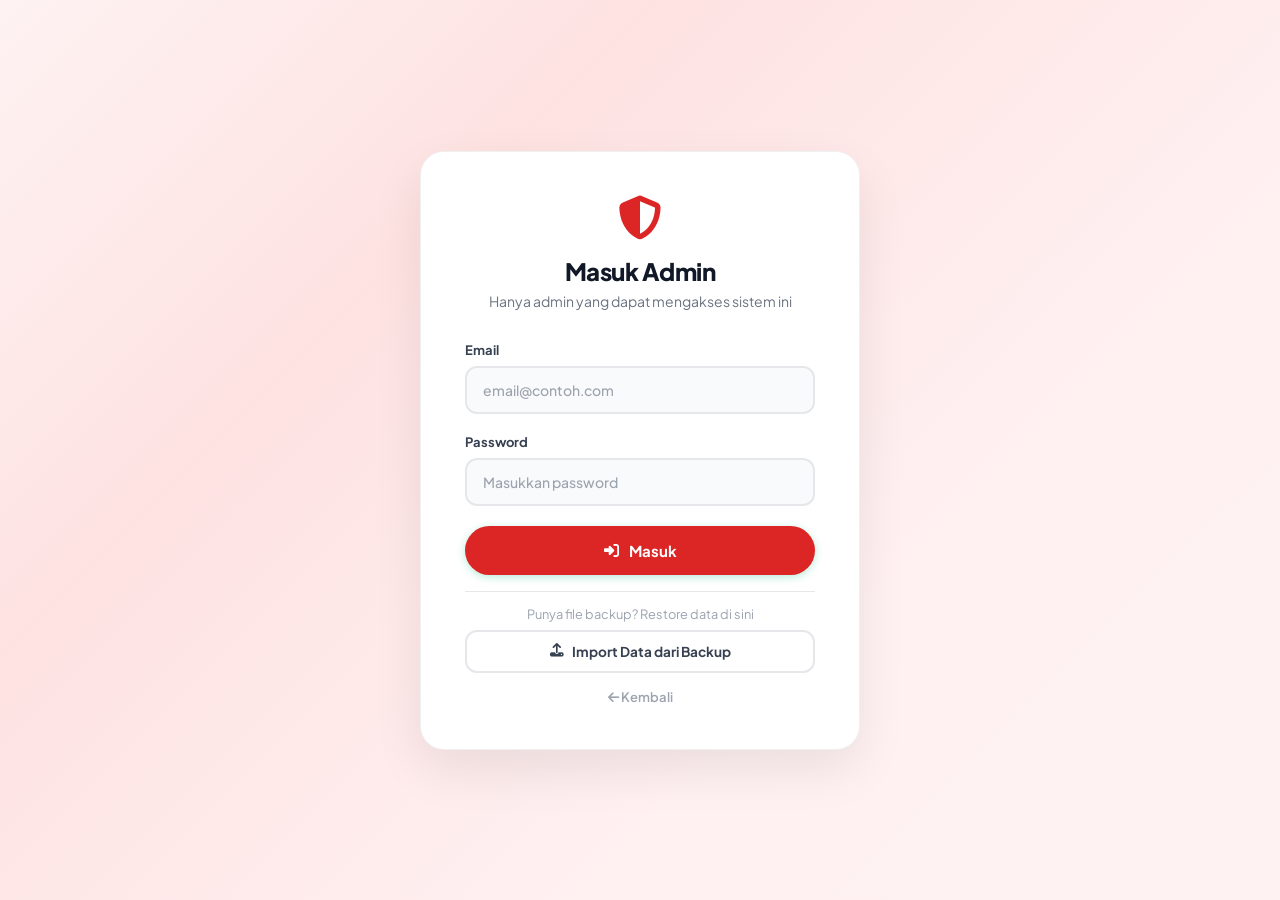
==== commit d7aa9b01: "cache busting + logout ke halaman login" ====
--- a/index.html
+++ b/index.html
@@ -10,7 +10,7 @@
 <body>
 
 <!-- ==================== LANDING PAGE ==================== -->
-<div id="page-landing" class="page active">
+<div id="page-landing" class="page">
     <nav class="landing-nav">
         <div class="logo"><img src="logo.jpeg" alt="Logo" class="logo-img"> Kas Mumi Al-Badar</div>
         <div class="nav-links">
@@ -59,7 +59,7 @@
 </div>
 
 <!-- ==================== LOGIN ==================== -->
-<div id="page-login" class="page">
+<div id="page-login" class="page active">
     <div class="auth-container">
         <div class="auth-card">
             <div class="auth-header">
@@ -78,7 +78,12 @@
                 </div>
                 <button type="submit" class="btn-primary btn-full"><i class="fas fa-sign-in-alt"></i> Masuk</button>
             </form>
-            <p class="auth-switch" id="login-setup-link" style="display:none">Belum punya akun admin? <a href="#" onclick="showPage('page-setup')">Buat Akun Admin</a></p>
+            <p class="auth-switch" id="login-setup-link" style="display:none"></p>
+            <div style="margin-top:16px;text-align:center;border-top:1px solid var(--gray-200);padding-top:14px">
+                <p style="font-size:0.8rem;color:var(--gray-400);margin-bottom:8px">Punya file backup? Restore data di sini</p>
+                <button class="btn-admin" onclick="document.getElementById('login-import-file').click()" style="font-size:0.85rem;width:100%;justify-content:center"><i class="fas fa-upload"></i> Import Data dari Backup</button>
+                <input type="file" id="login-import-file" accept=".json" style="display:none" onchange="importData(event)">
+            </div>
             <button class="btn-back" onclick="showPage('page-landing')"><i class="fas fa-arrow-left"></i> Kembali</button>
         </div>
     </div>
@@ -584,6 +589,6 @@
 </div>
 
 <script src="https://cdn.sheetjs.com/xlsx-0.20.3/package/dist/xlsx.full.min.js"></script>
-<script src="script.js"></script>
+<script src="script.js?v=3"></script>
 </body>
 </html>
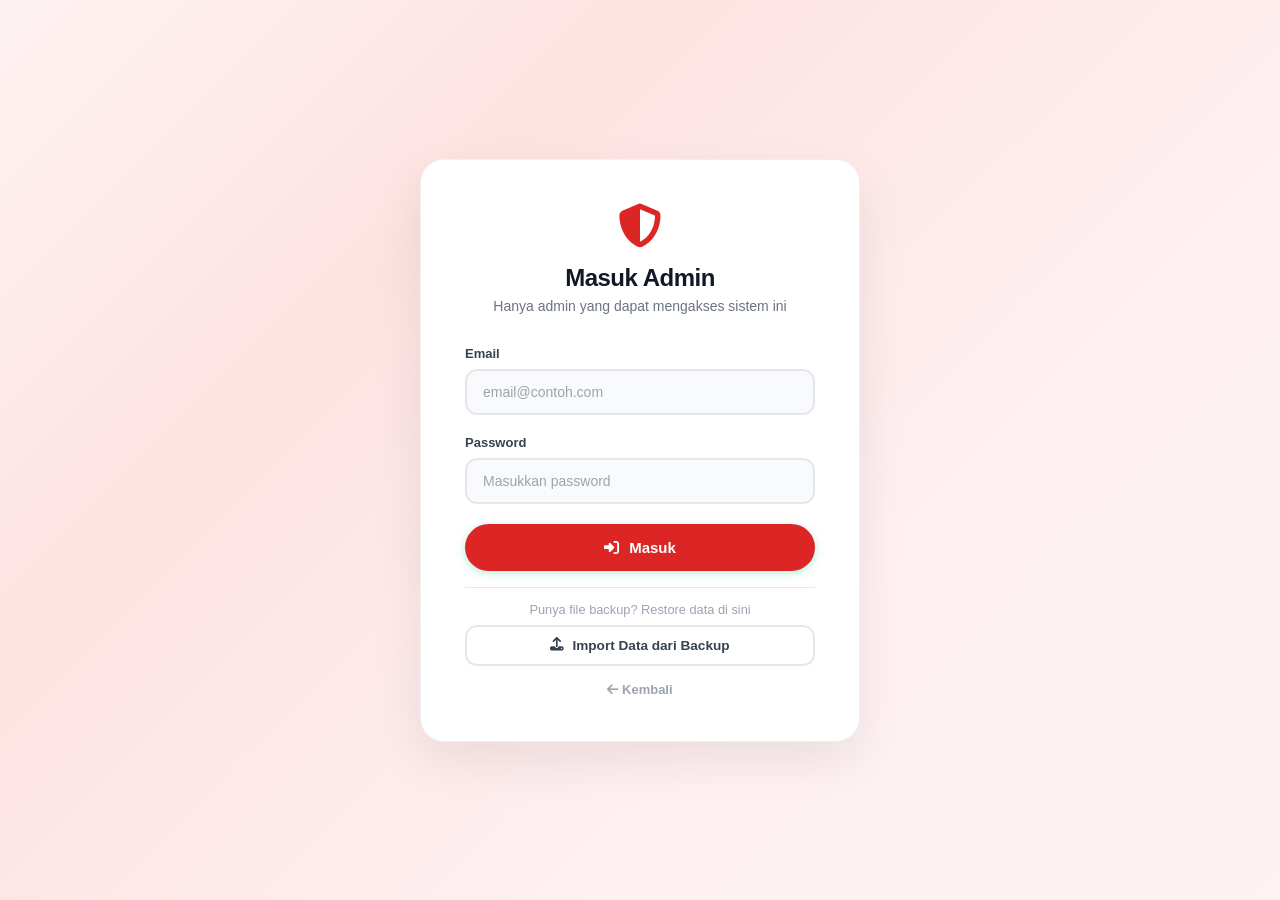
==== commit 05206f75: "auto-fill login, remove tx type, add denda column, WA closing text" ====
--- a/index.html
+++ b/index.html
@@ -4,8 +4,13 @@
     <meta charset="UTF-8">
     <meta name="viewport" content="width=device-width, initial-scale=1.0">
     <title>Kas Mumi Al-Badar - Kelola Uang Kas</title>
-    <link rel="stylesheet" href="style.css?v=2">
-    <link rel="stylesheet" href="https://cdnjs.cloudflare.com/ajax/libs/font-awesome/6.5.0/css/all.min.css">
+    <link rel="stylesheet" href="style.css?v=4">
+    <link rel="stylesheet" href="fontawesome.min.css">
+    <link rel="manifest" href="manifest.json">
+    <meta name="theme-color" content="#dc2626">
+    <meta name="apple-mobile-web-app-capable" content="yes">
+    <meta name="apple-mobile-web-app-status-bar-style" content="black-translucent">
+    <link rel="apple-touch-icon" href="logo.jpeg">
 </head>
 <body>
 
@@ -70,11 +75,11 @@
             <form id="form-login" onsubmit="handleLogin(event)">
                 <div class="input-group">
                     <label>Email</label>
-                    <input type="email" id="login-email" placeholder="email@contoh.com" required>
+                    <input type="email" id="login-email" placeholder="email@contoh.com" autocomplete="email" required>
                 </div>
                 <div class="input-group">
                     <label>Password</label>
-                    <input type="password" id="login-password" placeholder="Masukkan password" required>
+                    <input type="password" id="login-password" placeholder="Masukkan password" autocomplete="current-password" required>
                 </div>
                 <button type="submit" class="btn-primary btn-full"><i class="fas fa-sign-in-alt"></i> Masuk</button>
             </form>
@@ -134,7 +139,8 @@
             <a href="#" class="nav-item" onclick="switchTab('tab-history', this)"><i class="fas fa-history"></i> Riwayat</a>
             <a href="#" class="nav-item" onclick="switchTab('tab-report', this)"><i class="fas fa-chart-bar"></i> Laporan</a>
             <div class="sidebar-divider"></div>
-            <a href="#" class="nav-item" onclick="switchTab('tab-members', this)"><i class="fas fa-users"></i> Anggota</a>
+            <a href="#" class="nav-item" onclick="switchTab('tab-members', this)"><i class="fas fa-users"></i> Member <span class="nav-badge" id="nav-member-total"></span></a>
+            <a href="tambah-anggota.html" class="nav-item"><i class="fas fa-user-plus"></i> Tambah Member</a>
             <a href="#" class="nav-item" onclick="switchTab('tab-recap', this)"><i class="fas fa-clipboard-check"></i> Rekap</a>
             <a href="#" class="nav-item" onclick="switchTab('tab-admin', this)"><i class="fas fa-user-shield"></i> Panel Admin</a>
         </nav>
@@ -189,12 +195,6 @@
             <h2>Tambah Transaksi</h2>
             <form id="form-transaction" onsubmit="addTransaction(event)">
                 <div class="form-row">
-                    <div class="input-group">
-                        <label>Jenis</label>
-                        <select id="tx-type" required>
-                            <option value="expense">Pengeluaran</option>
-                        </select>
-                    </div>
                     <div class="input-group">
                         <label>Jumlah (Rp)</label>
                         <input type="number" id="tx-amount" placeholder="0" min="1" required>
@@ -278,40 +278,7 @@
 
         <!-- TAB: Anggota & Kas Bulanan -->
         <div id="tab-members" class="tab">
-            <h2><i class="fas fa-users"></i> Daftar Anggota & Kas Bulanan</h2>
-
-            <!-- Form Tambah Anggota -->
-            <div class="member-form-section">
-                <h3><i class="fas fa-user-plus"></i> Tambah Anggota</h3>
-                <div class="admin-card">
-                    <form id="form-member" onsubmit="addMember(event)">
-                        <div class="form-row">
-                            <div class="input-group">
-                                <label>Nama Anggota</label>
-                                <input type="text" id="member-name" placeholder="Nama lengkap" required>
-                            </div>
-                            <div class="input-group">
-                                <label>No. Telepon</label>
-                                <input type="text" id="member-phone" placeholder="08xxxxxxxxxx">
-                            </div>
-                        </div>
-                        <div class="form-row">
-                            <div class="input-group">
-                                <label>Kategori</label>
-                                <select id="member-category" required>
-                                    <option value="pelajar">Pelajar</option>
-                                    <option value="kerja">Kerja</option>
-                                </select>
-                            </div>
-                            <div class="input-group">
-                                <label>Iuran Kas per Bulan (Rp)</label>
-                                <input type="number" id="member-amount" placeholder="10000" min="0" value="10000" required>
-                            </div>
-                        </div>
-                        <button type="submit" class="btn-primary"><i class="fas fa-plus"></i> Tambah Anggota</button>
-                    </form>
-                </div>
-            </div>
+            <h2><i class="fas fa-users"></i> Daftar Member & Kas Bulanan</h2>
 
             <!-- Filter Bulan -->
             <div class="member-filter">
@@ -423,7 +390,7 @@
                 <h3><i class="fas fa-gavel"></i> Pengaturan Denda Keterlambatan</h3>
                 <div class="admin-card">
                     <p style="font-size:0.85rem;color:var(--gray-500);margin-bottom:12px">
-                        Atur denda otomatis untuk anggota yang terlambat membayar kas.
+                        Atur denda otomatis untuk member yang terlambat membayar kas.
                     </p>
                     <form id="form-penalty" onsubmit="savePenaltySettings(event)">
                         <div class="form-row">
@@ -588,7 +555,13 @@
     </div>
 </div>
 
-<script src="https://cdn.sheetjs.com/xlsx-0.20.3/package/dist/xlsx.full.min.js"></script>
-<script src="script.js?v=3"></script>
+<script src="script.js?v=13"></script>
+<script>
+if ('serviceWorker' in navigator) {
+  navigator.serviceWorker.getRegistrations().then(function(regs) {
+    regs.forEach(function(r) { r.unregister(); });
+  });
+}
+</script>
 </body>
 </html>
--- a/style.css
+++ b/style.css
@@ -1,4 +1,4 @@
-@import url('https://fonts.googleapis.com/css2?family=Plus+Jakarta+Sans:wght@300;400;500;600;700;800&display=swap');
+/* font loaded via system fonts */
 
 * {
     margin: 0;
@@ -474,6 +474,21 @@
     box-shadow: 0 2px 8px rgba(16,185,129,0.3);
 }
 
+.nav-badge {
+    background: var(--primary);
+    color: white;
+    font-size: 0.7rem;
+    font-weight: 700;
+    padding: 2px 7px;
+    border-radius: 10px;
+    margin-left: auto;
+    line-height: 1;
+}
+
+.nav-item.active .nav-badge {
+    background: rgba(255,255,255,0.3);
+}
+
 .sidebar-footer {
     padding: 16px 12px;
     border-top: 1px solid var(--gray-100);
@@ -964,9 +979,41 @@
 .summary-mini-item.paid { color: var(--primary); background: var(--primary-50); border-color: rgba(16,185,129,0.15); }
 .summary-mini-item.collected { color: var(--purple); background: var(--purple-light); border-color: rgba(139,92,246,0.15); }
 .summary-mini-item.expected { color: var(--gray-500); }
+.summary-mini-item.penalty { color: #e65100; background: #fff3e0; border-color: rgba(230,81,0,0.15); }
+
+.member-total-bar {
+    margin-top: 12px;
+    display: flex;
+    gap: 8px;
+    flex-wrap: wrap;
+}
+
+.member-total-item {
+    flex: 1;
+    min-width: 150px;
+    padding: 10px 16px;
+    background: var(--primary-50);
+    border: 1px solid rgba(16,185,129,0.15);
+    border-radius: 8px;
+    color: var(--primary);
+    font-size: 0.85rem;
+}
+
+.member-total-item.penalty {
+    background: #fff3e0;
+    border-color: rgba(230,81,0,0.2);
+    color: #e65100;
+}
+
+.member-total-item.total {
+    background: var(--gray-100);
+    border-color: var(--gray-300);
+    color: var(--gray-700);
+    font-size: 0.95rem;
+}
 
 .member-table { width: 100%; border-collapse: separate; border-spacing: 0; }
-.member-table th, .member-table td { padding: 12px 14px; text-align: left; }
+.member-table th, .member-table td { padding: 12px 14px; text-align: left; white-space: nowrap; }
 
 .member-table th {
     background: var(--gray-50);
@@ -984,6 +1031,8 @@
 .member-table tbody tr { transition: var(--transition); }
 .member-table tbody tr:hover { background: var(--gray-50); }
 .member-table tbody tr.member-inactive { opacity: 0.4; }
+
+.member-table .action-cell { white-space: nowrap; }
 
 .member-name-cell { font-weight: 700; color: var(--gray-800); }
 
